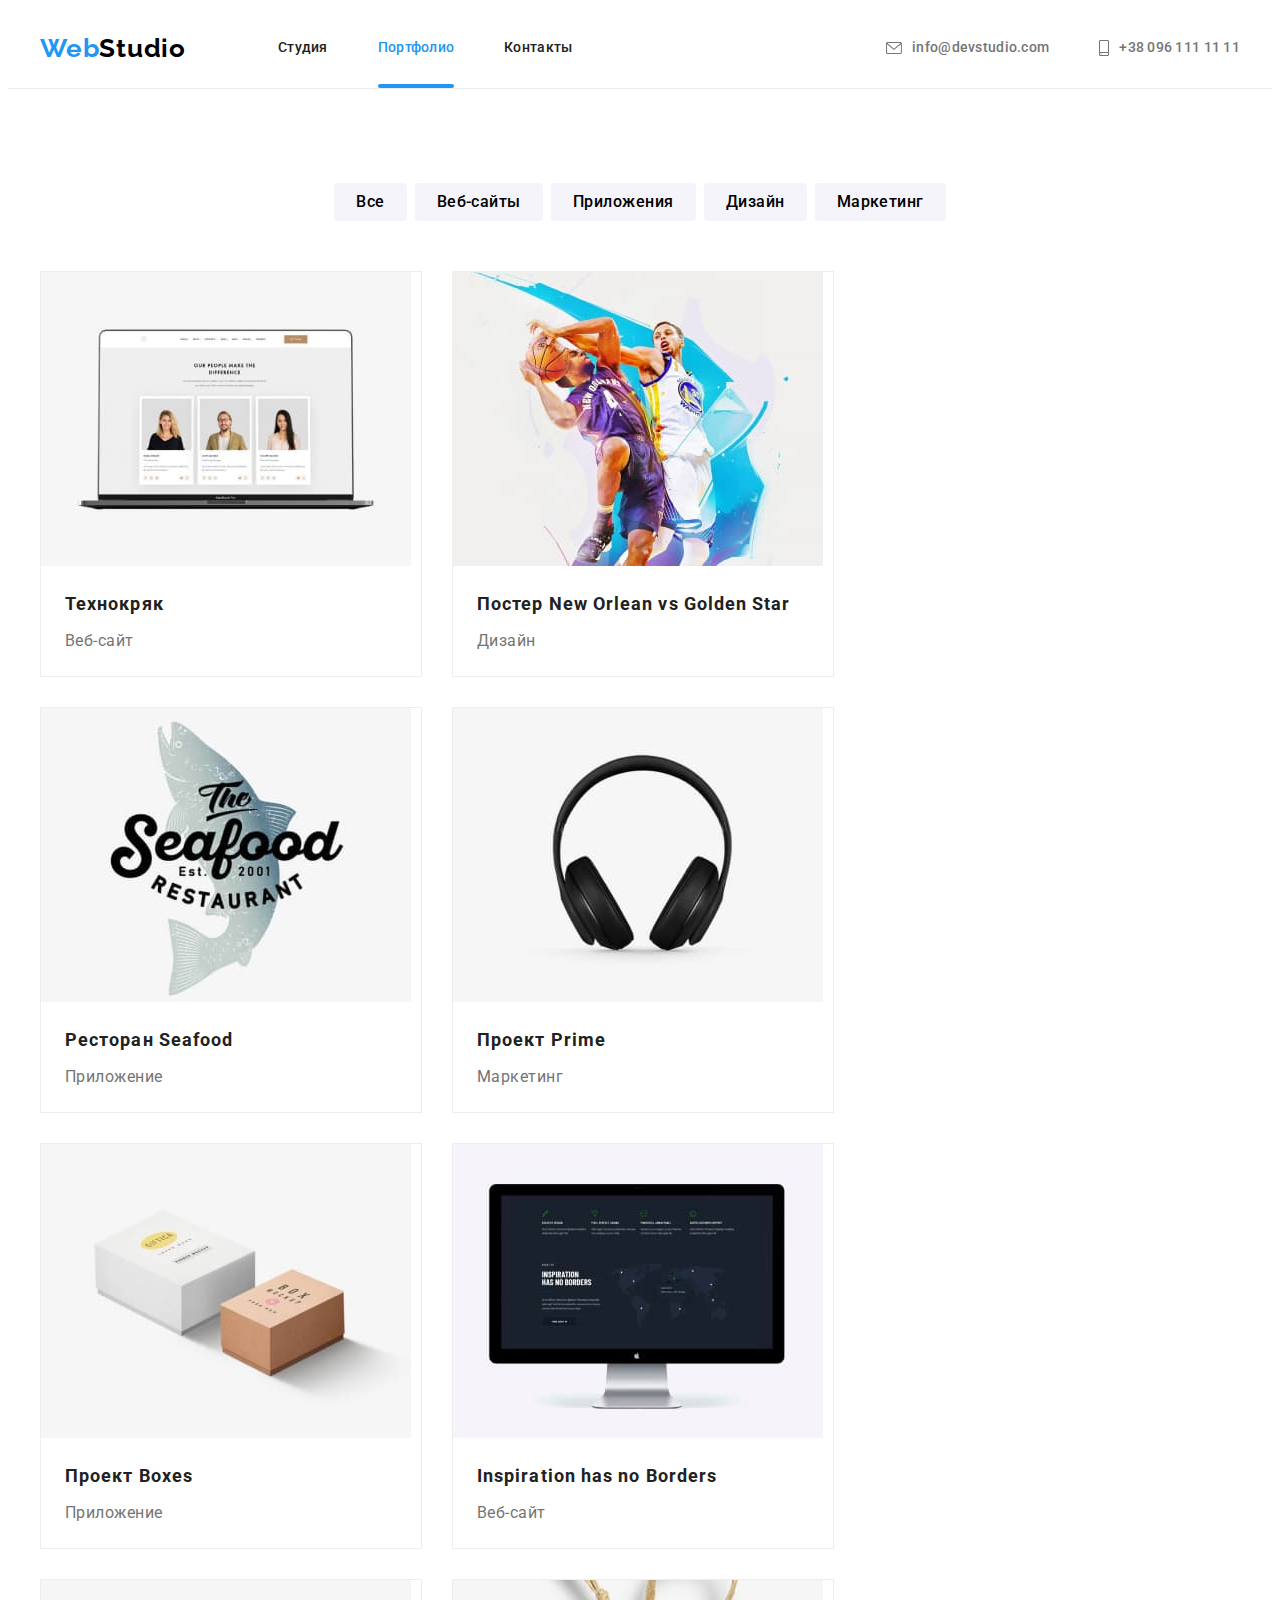
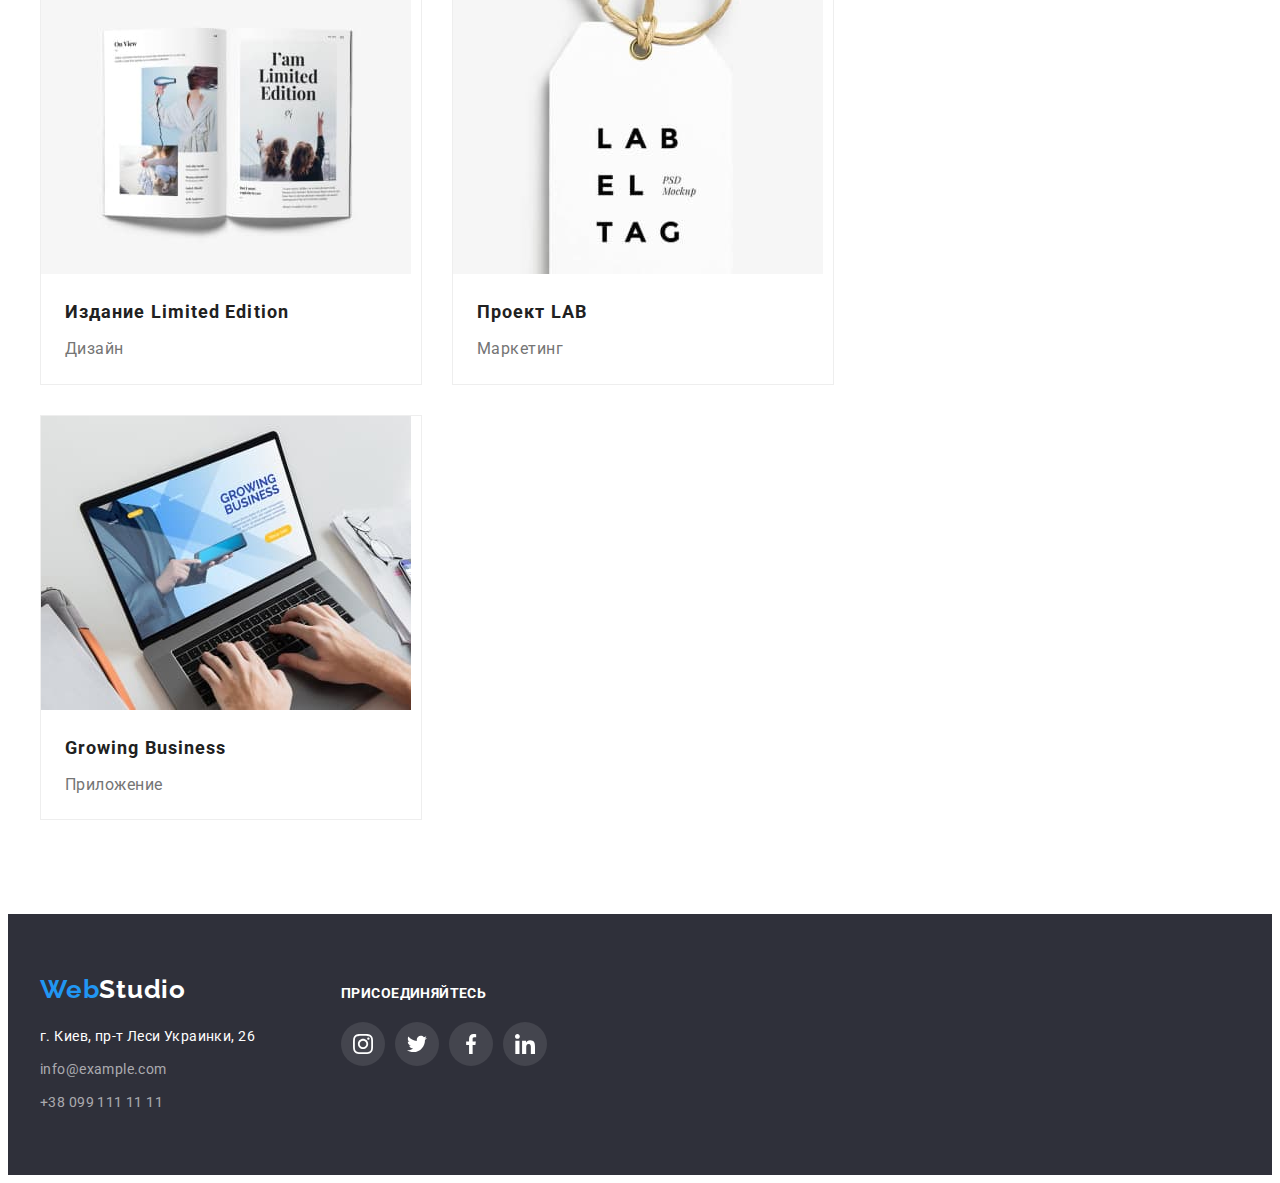
==== portfolio.html @ 933bf1c8 "copied from hw-05" ====
<!DOCTYPE html>
<html lang="ru">
  <head>
    <meta charset="UTF-8" />
    <meta http-equiv="X-UA-Compatible" content="IE=edge" />
    <meta name="viewport" content="width=device-width, initial-scale=1.0" />
    <title>Портфолио</title>
    <link rel="preconnect" href="https://fonts.googleapis.com" />
    <link rel="preconnect" href="https://fonts.gstatic.com" crossorigin />
    <link
      href="https://fonts.googleapis.com/css2?family=Raleway:wght@700&family=Roboto:wght@400;500;700;900&display=swap"
      rel="stylesheet"
    />
    <link
      rel="stylesheet"
      href="https://cdnjs.cloudflare.com/ajax/libs/modern-normalize/1.1.0/modern-normalize.min.css"
      integrity="sha512-wpPYUAdjBVSE4KJnH1VR1HeZfpl1ub8YT/NKx4PuQ5NmX2tKuGu6U/JRp5y+Y8XG2tV+wKQpNHVUX03MfMFn9Q=="
      crossorigin="anonymous"
      referrerpolicy="no-referrer"
    />
    <link rel="stylesheet" href="./css/styles.css" />
  </head>
  <body>
    <!-- Шапка сайта -->
    <header class="header">
      <div class="container">
        <nav class="header-nav">
          <a class="link header-nav-logo" href="./index.html" lang="en"
            >Web<span class="header-logo-black">Studio</span></a
          >
          <ul class="header-nav-list">
            <li class="header-nav-item">
              <a class="link header-nav-link" href="./index.html">Студия</a>
            </li>
            <li class="header-nav-item">
              <a class="link header-nav-link current" href="./portfolio.html">Портфолио</a>
            </li>
            <li class="header-nav-item"><a class="link header-nav-link" href="">Контакты</a></li>
          </ul>
        </nav>
        <ul class="header-contact-list">
          <li class="header-contact-item">
            <a class="link header-contact-mail" href="mailto:info@devstudio.com"
              ><svg class="mail-icon" width="16" height="12">
                <use href="images/icons.svg#envelope"></use>
              </svg>
              info@devstudio.com
            </a>
          </li>
          <li class="header-contact-item">
            <a class="link header-contact-tel" href="tel:+380961111111">
              <svg class="tel-icon" width="10" height="16">
                <use href="images/icons.svg#smartphone"></use>
              </svg>
              +38 096 111 11 11
            </a>
          </li>
        </ul>
      </div>
    </header>
    <main>
      <!-- Работы -->
      <section class="section">
        <div class="container">
          <h1 class="visually-hidden">Наши работы</h1>
          <ul class="filter">
            <li class="filter-item"><button class="filter-btn" type="button">Все</button></li>
            <li class="filter-item">
              <button class="filter-btn" type="button">Веб-сайты</button>
            </li>
            <li class="filter-item">
              <button class="filter-btn" type="button">Приложения</button>
            </li>
            <li class="filter-item">
              <button class="filter-btn" type="button">Дизайн</button>
            </li>
            <li class="filter-item">
              <button class="filter-btn" type="button">Маркетинг</button>
            </li>
          </ul>
          <ul class="gallery">
            <li class="gallery-item">
              <a class="link gallery-link" href="">
                <div class="gallery-img-thumb">
                  <img
                    src="./images/our-works-img-1.jpg"
                    alt="На ноутбуке открыт вебсайт"
                    width="370"
                    height="294"
                  />
                  <div class="desc-is-hidden">
                    <p class="gallery-desc-overlay">
                      Технокряк это современная площадка распространения коронавируса. Компании
                      используют эту платформу для цифрового шпионажа и атак на защищённые сервера
                      конкурентов.
                    </p>
                  </div>
                </div>

                <div class="gallery-text-container">
                  <h2 class="gallery-title">Технокряк</h2>
                  <p class="gallery-desc">Веб-сайт</p>
                </div>
              </a>
            </li>
            <li class="gallery-item">
              <a class="link gallery-link" href="">
                <div class="gallery-img-thumb">
                  <img
                    src="./images/our-works-img-2.jpg"
                    alt="Два баскетболиста с мячом"
                    width="370"
                    height="294"
                  />
                  <div class="desc-is-hidden">
                    <p class="gallery-desc-overlay"></p>
                  </div>
                </div>
                <div class="gallery-text-container">
                  <h2 class="gallery-title">
                    Постер <span lang="en">New Orlean vs Golden Star</span>
                  </h2>
                  <p class="gallery-desc">Дизайн</p>
                </div>
              </a>
            </li>
            <li class="gallery-item">
              <a class="link gallery-link" href="">
                <div class="gallery-img-thumb">
                  <img
                    src="./images/our-works-img-3.jpg"
                    alt="Логотип ресторана"
                    width="370"
                    height="294"
                  />
                  <div class="desc-is-hidden">
                    <p class="gallery-desc-overlay"></p>
                  </div>
                </div>
                <div class="gallery-text-container">
                  <h2 class="gallery-title">Ресторан <span lang="en">Seafood</span></h2>
                  <p class="gallery-desc">Приложение</p>
                </div>
              </a>
            </li>
            <li class="gallery-item">
              <a class="link gallery-link" href="">
                <div class="gallery-img-thumb">
                  <img src="./images/our-works-img-4.jpg" alt="Наушники" width="370" height="294" />
                  <div class="desc-is-hidden">
                    <p class="gallery-desc-overlay"></p>
                  </div>
                </div>
                <div class="gallery-text-container">
                  <h2 class="gallery-title">Проект <span lang="en">Prime</span></h2>
                  <p class="gallery-desc">Маркетинг</p>
                </div>
              </a>
            </li>
            <li class="gallery-item">
              <a class="link gallery-link" href="">
                <div class="gallery-img-thumb">
                  <img
                    src="./images/our-works-img-5.jpg"
                    alt="Две коробки"
                    width="370"
                    height="294"
                  />
                  <div class="desc-is-hidden">
                    <p class="gallery-desc-overlay"></p>
                  </div>
                </div>
                <div class="gallery-text-container">
                  <h2 class="gallery-title">Проект <span lang="en">Boxes</span></h2>
                  <p class="gallery-desc">Приложение</p>
                </div>
              </a>
            </li>
            <li class="gallery-item">
              <a class="link gallery-link" href="">
                <div class="gallery-img-thumb">
                  <img
                    src="./images/our-works-img-6.jpg"
                    alt="На компьютере открыт вебсайт"
                    width="370"
                    height="294"
                  />
                  <div class="desc-is-hidden">
                    <p class="gallery-desc-overlay"></p>
                  </div>
                </div>
                <div class="gallery-text-container">
                  <h2 class="gallery-title" lang="en">Inspiration has no Borders</h2>
                  <p class="gallery-desc">Веб-сайт</p>
                </div>
              </a>
            </li>
            <li class="gallery-item">
              <a class="link gallery-link" href="">
                <div class="gallery-img-thumb">
                  <img
                    src="./images/our-works-img-7.jpg"
                    alt="Открытый журнал"
                    width="370"
                    height="294"
                  />
                  <div class="desc-is-hidden">
                    <p class="gallery-desc-overlay"></p>
                  </div>
                </div>
                <div class="gallery-text-container">
                  <h2 class="gallery-title">Издание <span lang="en">Limited Edition</span></h2>
                  <p class="gallery-desc">Дизайн</p>
                </div>
              </a>
            </li>
            <li class="gallery-item">
              <a class="link gallery-link" href="">
                <div class="gallery-img-thumb">
                  <img
                    src="./images/our-works-img-8.jpg"
                    alt="Бирка с названием"
                    width="370"
                    height="294"
                  />
                  <div class="desc-is-hidden">
                    <p class="gallery-desc-overlay"></p>
                  </div>
                </div>
                <div class="gallery-text-container">
                  <h2 class="gallery-title">Проект <span lang="en">LAB</span></h2>
                  <p class="gallery-desc">Маркетинг</p>
                </div>
              </a>
            </li>
            <li class="gallery-item">
              <a class="link gallery-link" href="">
                <div class="gallery-img-thumb">
                  <img
                    src="./images/our-works-img-9.jpg"
                    alt="Человек печатает на ноутбуке"
                    width="370"
                    height="294"
                  />
                  <div class="desc-is-hidden">
                    <p class="gallery-desc-overlay"></p>
                  </div>
                </div>
                <div class="gallery-text-container">
                  <h2 class="gallery-title" lang="en">Growing Business</h2>
                  <p class="gallery-desc">Приложение</p>
                </div>
              </a>
            </li>
          </ul>
        </div>
      </section>
    </main>
    <!-- Подвал сайта -->
    <footer class="footer">
      <div class="container footer-container">
        <div class="container-address">
          <a class="link footer-logo" href="./index.html"
            >Web<span class="footer-logo-white">Studio</span></a
          >
          <address class="footer-address">
            <ul class="footer-address-list">
              <li class="footer-address-item">
                <a
                  class="link footer-address-link"
                  href="https://goo.gl/maps/jaHoriXnF1rFuWEq5"
                  target="_blank"
                  rel="noopener noreferrer"
                >
                  г. Киев, пр-т Леси Украинки, 26
                </a>
              </li>
              <li class="footer-address-item">
                <a class="link footer-address-mail" href="mailto:info@example.com"
                  >info@example.com</a
                >
              </li>
              <li class="footer-address-item">
                <a class="link footer-address-tel" href="tel:+380991111111">+38 099 111 11 11</a>
              </li>
            </ul>
          </address>
        </div>
        <div class="container-social">
          <p class="social-text">присоединяйтесь</p>
          <ul class="social-list">
            <li class="social-item">
              <a class="link social-link" href="">
                <svg class="social-icon" width="20" height="20">
                  <use href="./images/icons.svg#instagram"></use>
                </svg>
              </a>
            </li>
            <li class="social-item">
              <a class="link social-link" href="">
                <svg class="social-icon" width="20" height="20">
                  <use href="./images/icons.svg#twitter"></use>
                </svg>
              </a>
            </li>
            <li class="social-item">
              <a class="link social-link" href="">
                <svg class="social-icon" width="20" height="20">
                  <use href="./images/icons.svg#facebook"></use>
                </svg>
              </a>
            </li>
            <li class="social-item">
              <a class="link social-link" href="">
                <svg class="social-icon" width="20" height="20">
                  <use href="./images/icons.svg#linkedin"></use>
                </svg>
              </a>
            </li>
          </ul>
        </div>
      </div>
    </footer>
  </body>
</html>
---- css/styles.css ----
/* Глобальные свойства */

/* * {
  outline: 1px solid tomato;
} */

:root {
  --logo-color: #2196f3;
  --primary-white-color: #ffffff;
  --primary-title-color: #ffffff;
  --secondary-title-color: #212121;
  --primary-text-color: #212121;
  --secondary-text-color: #757575;
  --primary-background-color: #2f303a;
  --secondary-background-color: #f5f4fa;
  --accent-color: #2196f3;
  --gallery-item-margin: 30px;
}

body {
  color: var(--primary-text-color);

  font-family: Roboto, sans-serif;
}

h1,
h2,
h3,
h4,
h5,
h6,
p {
  margin: 0;
}

ul {
  list-style: none;
  margin: 0;
  padding: 0;
}

button {
  border: none;
  cursor: pointer;
}

img {
  display: block;
  max-width: 100%;
  height: auto;
}

.link {
  text-decoration: none;
}

.visually-hidden {
  position: absolute;
  width: 1px;
  height: 1px;
  margin: -1px;
  border: 0;
  padding: 0;

  white-space: nowrap;
  clip-path: inset(100%);
  clip: rect(0 0 0 0);
  overflow: hidden;
}

.section {
  padding-top: 94px;
  padding-bottom: 94px;

  background-color: var(--primary-white-color);
}

.container {
  width: 1200px;
  margin-right: auto;
  margin-left: auto;
  padding-right: 15px;
  padding-left: 15px;
}

/* Шапка сайта */
.header {
  border-bottom: 1px solid #ececec;
  background-color: var(--primary-white-color);
}

.header {
  /* padding-top: 24px;
  padding-bottom: 25px; */
  display: flex;
  justify-content: center;
  height: 80px;
}

.header > .container {
  display: flex;
}

.header-nav {
  display: flex;
}

.header-nav-list {
  display: flex;
  align-items: center;
}

.header-nav-item:not(:last-child) {
  margin-right: 50px;
}

.header-contact-list {
  display: flex;
  align-items: center;
  margin-left: auto;
}

.header-contact-item {
  display: inline-flex;
}

.header-contact-item:not(:last-child) {
  margin-right: 50px;
}

.header-nav-logo {
  display: flex;
  align-items: center;

  max-width: 145px;
  margin-right: 93px;

  color: var(--logo-color);

  font-family: Raleway, sans-serif;
  font-weight: 700;
  font-size: 26px;
  line-height: 1.19;
  letter-spacing: 0.03em;
}

.header-logo-black {
  color: #000000;
}

.header-nav-link {
  display: block;
  color: var(--primary-text-color);

  font-weight: 500;
  font-size: 14px;
  line-height: 1.14;
  letter-spacing: 0.02em;
}

.header-contact-mail,
.header-contact-tel {
  display: flex;
  justify-content: center;
  align-items: center;

  color: var(--secondary-text-color);

  font-weight: 500;
  font-size: 14px;
  line-height: 1.14;
  letter-spacing: 0.02em;
}

.header-nav-list .link,
.header-contact-list .link {
  transition: color 250ms cubic-bezier(0.4, 0, 0.2, 1);
}

.header-nav-list .link:hover,
.header-nav-list .link:focus,
.header-contact-list .link:hover,
.header-contact-list .link:focus {
  color: var(--accent-color);
}

.mail-icon,
.tel-icon {
  margin-right: 10px;
  fill: currentColor;
}

/* Обычно так не делается, обещали позже научить */
.current {
  position: relative;
  color: var(--accent-color);
}

.current::after {
  content: '';
  position: absolute;
  bottom: -32.5px;
  left: 0;
  width: 100%;
  height: 4px;
  background-color: var(--accent-color);
  border-radius: 2px;
  pointer-events: none;
}

/* Герой */
.hero {
  padding-top: 200px;
  padding-bottom: 200px;

  background-color: var(--primary-background-color);

  text-align: center;
}

.hero.overlay {
  max-width: 1600px;
  height: 600px;
  margin-right: auto;
  margin-left: auto;
  background-color: var(--primary-background-color);
  background-image: linear-gradient(rgba(47, 48, 58, 0.4), rgba(47, 48, 58, 0.4) 100%),
    url(../images/hero-backgorund.jpg);
  background-repeat: no-repeat;
  background-size: cover;
  background-position: center;
}

.hero-title {
  max-width: 696px;
  margin-left: auto;
  margin-right: auto;
  margin-bottom: 30px;

  color: var(--primary-title-color);

  font-weight: 900;
  font-size: 44px;
  line-height: 1.36;
  letter-spacing: 0.06em;
  text-transform: uppercase;
}

.hero-btn {
  display: inline-block;
  padding: 10px 32px;
  border-radius: 4px;

  color: var(--primary-white-color);
  background: var(--accent-color);

  font-family: inherit;
  font-size: 16px;
  font-weight: 700;
  line-height: 1.87;
  letter-spacing: 0.06em;

  transition: background-color 250ms cubic-bezier(0.4, 0, 0.2, 1);
}

.hero-btn:hover,
.hero-btn:focus {
  background-color: #188ce8;
}

/* Преимущества */
.benefits-list {
  display: flex;
}

.benefits-item {
  width: 270px;
}

.benefits-item:not(:last-child) {
  margin-right: 30px;
}

.icon-container {
  display: flex;
  justify-content: center;
  align-items: center;
  width: 270px;
  height: 120px;
  border-radius: 4px;
  margin-bottom: 30px;

  background-color: var(--secondary-background-color);
}

.benefits-subtitle {
  margin-bottom: 10px;

  font-size: 14px;
  line-height: 1.14;
  letter-spacing: 0.03em;
  text-transform: uppercase;
}

.benefits-desc {
  color: var(--secondary-text-color);

  font-size: 14px;
  line-height: 1.71;
  letter-spacing: 0.03em;
}

/* Рабочие процессы */

.process {
  padding-top: 0;
}

.process-list {
  display: flex;
}

.process-title {
  margin-bottom: 50px;

  font-size: 36px;
  line-height: 1.16;
  text-align: center;
  letter-spacing: 0.03em;
}

.process-item {
  position: relative;
}

.process-item-title {
  position: absolute;
  bottom: 0;
  height: 70px;
  width: 100%;

  display: flex;
  align-items: center;
  justify-content: center;

  font-size: 14px;
  line-height: 1.14;
  letter-spacing: 0.03em;
  text-transform: uppercase;

  background: rgba(47, 48, 58, 0.8);
  color: var(--primary-white-color);
}

.process-item:not(:nth-child(3n)) {
  margin-right: 30px;
}

/* Команда */
.team {
  background-color: var(--secondary-background-color);
}

.team-list {
  display: flex;
}

.team-title {
  margin-bottom: 50px;

  font-size: 36px;
  line-height: 1.16;
  text-align: center;
  letter-spacing: 0.03em;
}

.team-item {
  background-color: var(--primary-white-color);
  box-shadow: 0px 1px 3px rgba(0, 0, 0, 0.12), 0px 1px 1px rgba(0, 0, 0, 0.14),
    0px 2px 1px rgba(0, 0, 0, 0.2);
  border-radius: 0px 0px 4px 4px;
}

.team-item:not(:nth-child(4n)) {
  margin-right: 30px;
}

.team-text-container {
  padding-top: 30px;
  padding-bottom: 30px;
}

.team-name {
  margin-bottom: 10px;

  font-weight: 500;
  font-size: 16px;
  line-height: 1.19;
  text-align: center;
  letter-spacing: 0.03em;
}

.team-position {
  margin-bottom: 16px;

  color: var(--secondary-text-color);

  line-height: 19px;
  text-align: center;
  letter-spacing: 0.03em;
}

.social-team-list {
  display: flex;
  justify-content: center;
}

.social-team-item:not(:last-child) {
  margin-right: 10px;
}

.social-team-link {
  display: flex;
  justify-content: center;
  align-items: center;
  width: 44px;
  height: 44px;
  background-color: #ffffff;
  border-radius: 50%;
  color: #afb1b8;

  transition: background-color 250ms cubic-bezier(0.4, 0, 0.2, 1),
    color 250ms cubic-bezier(0.4, 0, 0.2, 1);
}

.social-team-icon {
  fill: currentColor;
}

.social-team-link:hover,
.social-team-link:focus {
  background-color: var(--accent-color);
  color: var(--primary-white-color);
}

/* Клиенты */

.clients-title {
  margin-bottom: 50px;

  font-size: 36px;
  line-height: 1.17;
  text-align: center;
  letter-spacing: 0.03em;
}

.clients-list {
  display: flex;
}

.clients-item {
  display: flex;
  justify-content: center;
  align-items: center;
  flex-basis: calc((100% - 150px) / 6);
  width: 170px;
  height: 92px;
}

.clients-item:not(:last-child) {
  margin-right: var(--gallery-item-margin);
}

.clients-link {
  width: 170px;
  height: 92px;
  display: flex;
  justify-content: center;
  align-items: center;
  border: 1px solid #afb1b8;
  border-radius: 4px;
  color: #afb1b8;

  transition: color 250ms cubic-bezier(0.4, 0, 0.2, 1), border 250ms cubic-bezier(0.4, 0, 0.2, 1);
}

.clients-icon {
  fill: currentColor;
}

.clients-link:hover,
.clients-link:focus {
  color: var(--accent-color);
  border: 1px solid var(--accent-color);
}

/* Портфолио - Работы */

.works {
  background-color: var(--primary-white-color);
}

.filter-btn {
  padding: 6px 22px;
  border-radius: 4px;

  background-color: var(--secondary-background-color);

  font-family: inherit;
  font-weight: 500;
  font-size: 16px;
  line-height: 1.62;
  text-align: center;
  letter-spacing: 0.03em;

  transition: background-color 250ms cubic-bezier(0.4, 0, 0.2, 1),
    color 250ms cubic-bezier(0.4, 0, 0.2, 1), box-shadow 250ms cubic-bezier(0.4, 0, 0.2, 1);
}

.filter-btn:active,
.filter-btn:hover,
.filter-btn:focus {
  color: var(--primary-white-color);
  background-color: var(--accent-color);
  box-shadow: 0px 3px 1px rgba(0, 0, 0, 0.1), 0px 1px 2px rgba(0, 0, 0, 0.08),
    0px 2px 2px rgba(0, 0, 0, 0.12);
}

.filter {
  display: flex;
  justify-content: center;
  margin-bottom: 50px;
}

.filter-item:not(:last-child) {
  margin-right: 8px;
}

.gallery-title {
  margin-bottom: 4px;

  color: var(--primary-text-color);

  font-size: 18px;
  line-height: 2;
  letter-spacing: 0.06em;
}

.gallery-desc {
  color: var(--secondary-text-color);

  line-height: 1.87;
  letter-spacing: 0.03em;
}

.gallery {
  display: flex;
  flex-wrap: wrap;
  margin-bottom: calc(-1 * var(--gallery-item-margin));
  margin-right: calc(-1 * var(--gallery-item-margin));
}

.gallery-item {
  flex-basis: calc(100% / 3 - var(--gallery-item-margin));
  margin-bottom: var(--gallery-item-margin);
  margin-right: var(--gallery-item-margin);
  border-top: 1px solid #eeeeee;
  border-right: 1px solid #eeeeee;
  border-bottom: 1px solid #eeeeee;
  border-left: 1px solid #eeeeee;
}

.gallery-link {
  display: block;

  transition: box-shadow 250ms cubic-bezier(0.4, 0, 0.2, 1);
}

.gallery-link:active,
.gallery-link:hover,
.gallery-link:focus {
  box-shadow: 0px 1px 1px rgba(0, 0, 0, 0.12), 0px 4px 4px rgba(0, 0, 0, 0.06),
    1px 4px 6px rgba(0, 0, 0, 0.16);
}

.gallery-text-container {
  padding-top: 20px;
  padding-right: 24px;
  padding-bottom: 20px;
  padding-left: 24px;
}

.gallery-img-thumb {
  position: relative;
  overflow: hidden;
}

.desc-is-hidden {
  position: absolute;
  bottom: 0;
  right: 0;
  width: 100%;
  height: 100%;

  transform: translateY(101%);
  transition: transform 250ms linear;

  background-color: rgba(33, 150, 243, 0.9);
}

.gallery-desc-overlay {
  position: absolute;
  top: 50%;
  left: 50%;
  transform: translate(-50%, -50%);

  display: inline-block;
  width: 322px;
  height: auto;

  font-size: 18px;
  line-height: 1.56;
  letter-spacing: 0.03em;

  color: var(--primary-white-color);
}

.gallery-link:hover .desc-is-hidden,
.gallery-link:focus .desc-is-hidden {
  transform: translateY(0%);
}

/* Подвал сайта */
.footer {
  padding-top: 60px;
  padding-bottom: 60px;

  background-color: var(--primary-background-color);
}

.footer-container {
  display: flex;
  align-items: baseline;
}

.container-address .link {
  display: block;
}

.footer-logo {
  margin-bottom: 20px;

  color: var(--logo-color);

  font-family: Raleway, sans-serif;
  font-weight: 700;
  font-size: 26px;
  line-height: 1.19;
  letter-spacing: 0.03em;
}

.footer-logo-white {
  color: var(--primary-white-color);
}

.footer-address {
  width: 231px;
}

.footer-address-item:not(:last-child) {
  margin-bottom: 9px;
}

.footer-address-link {
  color: var(--primary-white-color);

  font-style: normal;
  font-size: 14px;
  line-height: 1.71;
  letter-spacing: 0.03em;
}

.footer-address-mail,
.footer-address-tel {
  color: rgba(255, 255, 255, 0.6);

  font-style: normal;
  font-size: 14px;
  line-height: 1.71;
  letter-spacing: 0.03em;
}

.footer-address .link {
  transition: color 250ms cubic-bezier(0.4, 0, 0.2, 1);
}

.footer-address .link:hover,
.footer-address .link:focus {
  color: var(--accent-color);
}

.container-address {
  margin-right: 70px;
}

.social-text {
  margin-bottom: 20px;

  color: var(--primary-white-color);

  font-weight: bold;
  font-size: 14px;
  line-height: 1.14;
  letter-spacing: 0.03em;
  text-transform: uppercase;
}

.social-list {
  display: flex;
}

.social-item:not(:last-child) {
  margin-right: 10px;
}

.social-link {
  display: flex;
  justify-content: center;
  align-items: center;
  width: 44px;
  height: 44px;
  background-color: #44454e;
  border-radius: 50%;
  color: var(--primary-white-color);

  transition: background-color 250ms cubic-bezier(0.4, 0, 0.2, 1);
}

.social-icon {
  fill: currentColor;
}

.social-link:hover,
.social-link:focus {
  background-color: var(--accent-color);
}

/* Модальное окно */

.backdrop {
  position: fixed;
  top: 0;
  left: 0;

  width: 100%;
  height: 100%;

  background: rgba(0, 0, 0, 0.2);

  opacity: 1;
  visibility: visible;
  transition: opacity 500ms cubic-bezier(0.4, 0, 0.2, 1),
    visibility 500ms cubic-bezier(0.4, 0, 0.2, 1);
}

.backdrop.is-hidden {
  opacity: 0;
  pointer-events: none;
  visibility: hidden;
}

.backdrop.is-hidden .modal {
  transform: translate(-50%, -50%) scale(1.2);
}

.modal {
  position: absolute;
  top: 50%;
  left: 50%;

  min-width: 528px;
  min-height: 581px;

  background: var(--primary-title-color);
  box-shadow: 0px 1px 3px rgba(0, 0, 0, 0.12), 0px 1px 1px rgba(0, 0, 0, 0.14),
    0px 2px 1px rgba(0, 0, 0, 0.2);
  border-radius: 4px;

  transform: translate(-50%, -50%) scale(1);
  transition: transform 500ms cubic-bezier(0.4, 0, 0.2, 1);
}

.close-button {
  position: absolute;
  top: 8px;
  right: 8px;

  width: 30px;
  height: 30px;

  background: var(--primary-white-color);
  border: 1px solid rgba(0, 0, 0, 0.1);
  border-radius: 50%;
}

.close-icon {
  position: absolute;
  top: 50%;
  left: 50%;
  transform: translate(-50%, -50%);
}
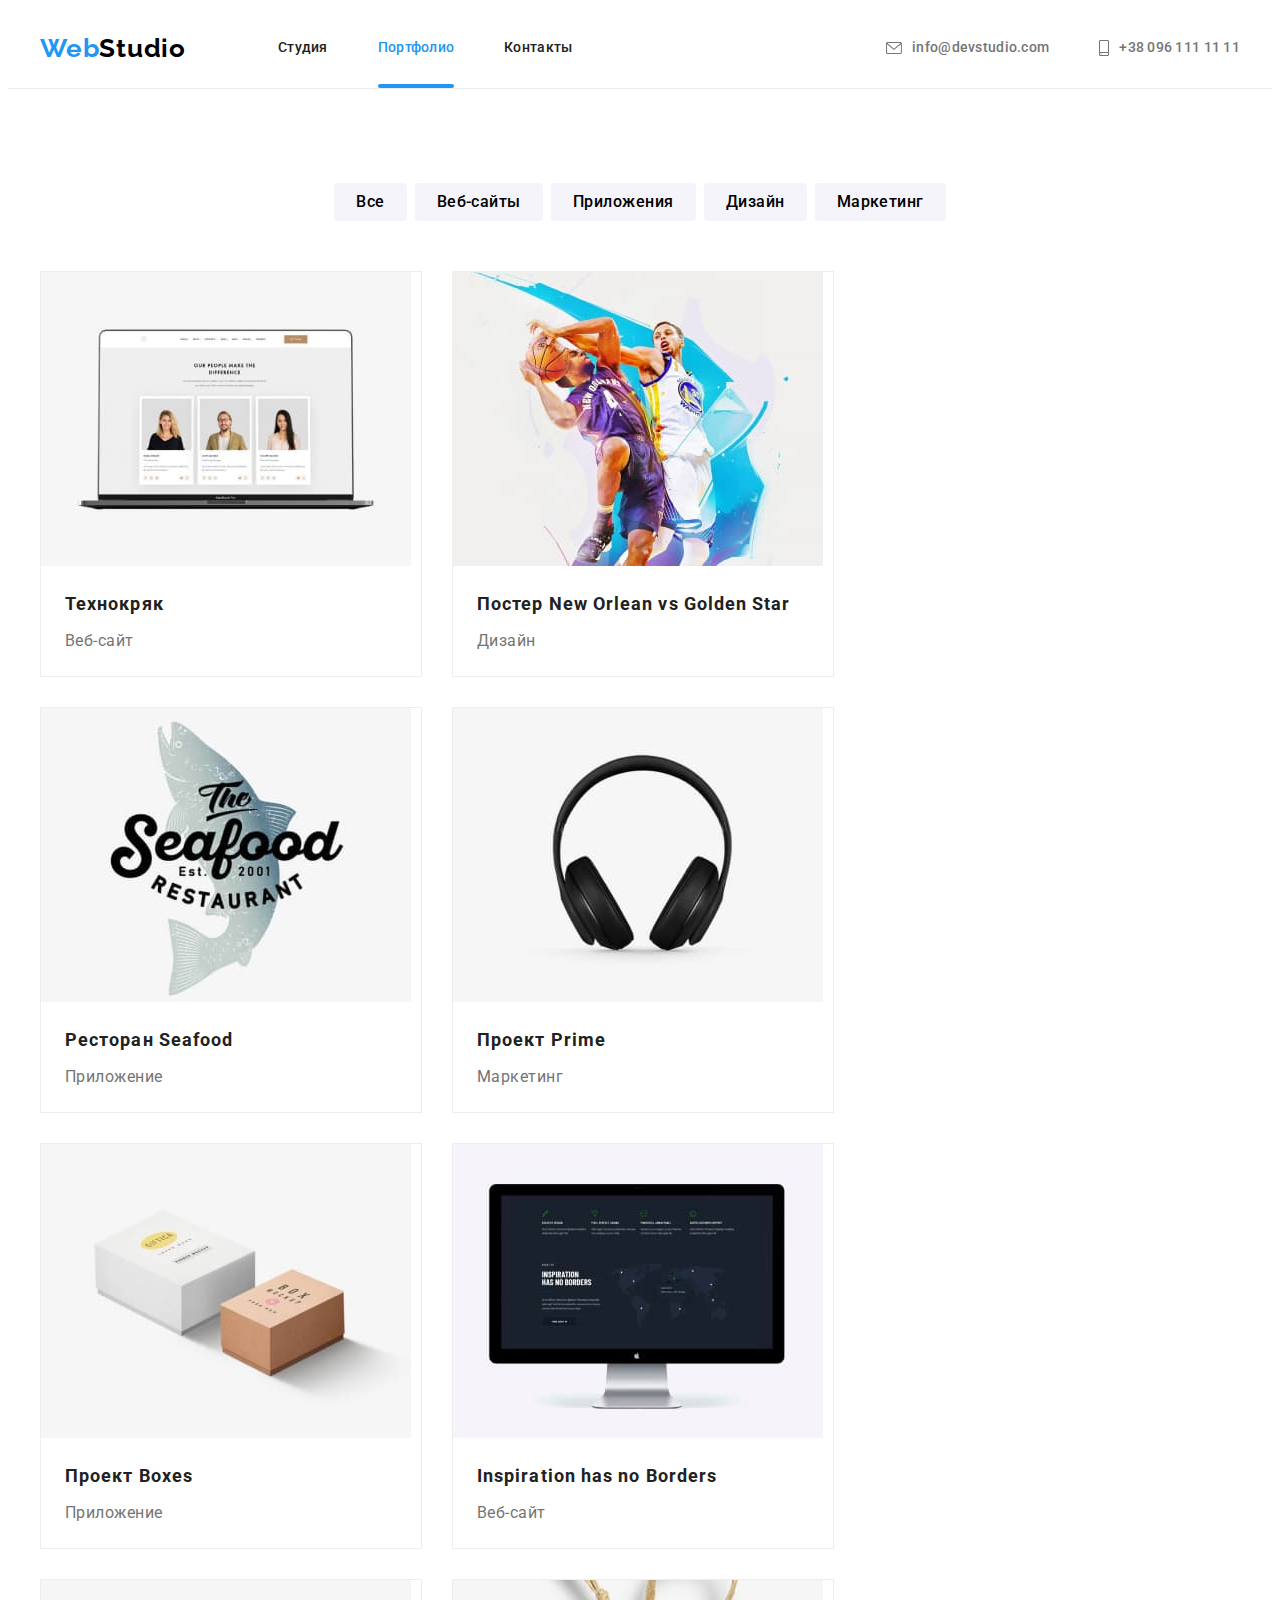
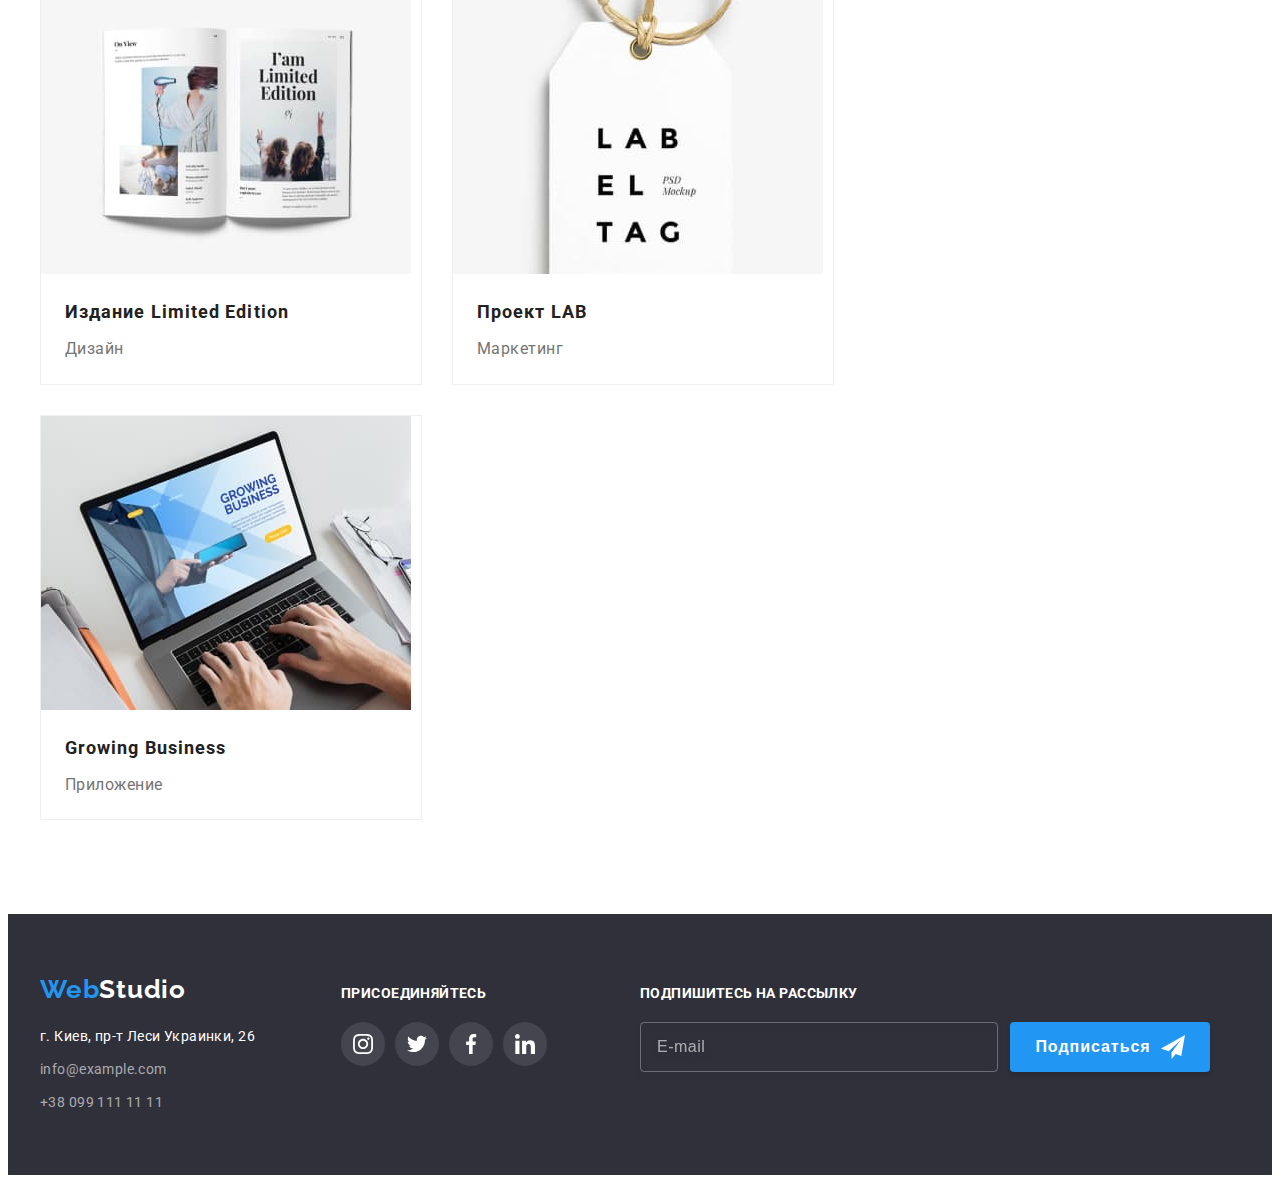
==== commit 1b97c229: "styled forms" ====
--- a/portfolio.html
+++ b/portfolio.html
@@ -319,6 +319,24 @@
             </li>
           </ul>
         </div>
+        <form class="form-subscribe">
+          <p class="form-subscribe-text">Подпишитесь на рассылку</p>
+          <label class="form-subscribe-label">
+            <input
+              type="email"
+              name="email"
+              class="form-subscribe-field"
+              placeholder="E-mail"
+              required
+            />
+            <button class="form-subscribe-btn" type="submit">
+              Подписаться
+              <svg class="form-subscribe-icon" width="24" height="24">
+                <use href="images/icons.svg#send"></use>
+              </svg>
+            </button>
+          </label>
+        </form>
       </div>
     </footer>
   </body>
--- a/css/styles.css
+++ b/css/styles.css
@@ -745,6 +745,85 @@
   background-color: var(--accent-color);
 }
 
+.container-social {
+  margin-right: 93px;
+}
+
+.form-subscribe-text {
+  margin-bottom: 20px;
+
+  color: var(--primary-white-color);
+
+  font-weight: bold;
+  font-size: 14px;
+  line-height: 1.14;
+  letter-spacing: 0.03em;
+  text-transform: uppercase;
+}
+
+.form-subscribe-label {
+  display: inline-flex;
+  align-items: center;
+  justify-content: center;
+}
+
+.form-subscribe-field {
+  width: 358px;
+  height: 50px;
+  margin-right: 12px;
+  padding-left: 16px;
+
+  font-size: 16px;
+  line-height: 1.25;
+  letter-spacing: 0.03em;
+
+  color: rgba(255, 255, 255, 0.6);
+
+  background-color: transparent;
+  border: 1px solid rgba(255, 255, 255, 0.3);
+  box-sizing: border-box;
+  filter: drop-shadow(0px 4px 4px rgba(0, 0, 0, 0.15));
+  border-radius: 4px;
+  outline: none;
+}
+
+.form-subscribe-field::placeholder {
+  font-size: 16px;
+  line-height: 1.25;
+  letter-spacing: 0.03em;
+
+  color: rgba(255, 255, 255, 0.6);
+}
+
+.form-subscribe-btn {
+  display: inline-flex;
+  align-items: center;
+  justify-content: center;
+  width: 200px;
+  height: 50px;
+  padding: 0;
+
+  font-weight: bold;
+  font-size: 16px;
+  line-height: 1.87;
+  letter-spacing: 0.06em;
+
+  color: var(--primary-white-color);
+
+  background-color: var(--accent-color);
+  box-shadow: 0px 4px 4px rgba(0, 0, 0, 0.15);
+  border-radius: 4px;
+  transition: background-color 250ms cubic-bezier(0.4, 0, 0.2, 1);
+}
+
+.form-subscribe-btn:hover,
+.form-subscribe-btn:focus {
+  background-color: #188ce8;
+}
+
+.form-subscribe-icon {
+  margin-left: 10px;
+}
 /* Модальное окно */
 
 .backdrop {
@@ -763,11 +842,11 @@
     visibility 500ms cubic-bezier(0.4, 0, 0.2, 1);
 }
 
-.backdrop.is-hidden {
+/* .backdrop.is-hidden {
   opacity: 0;
   pointer-events: none;
   visibility: hidden;
-}
+} */
 
 .backdrop.is-hidden .modal {
   transform: translate(-50%, -50%) scale(1.2);
@@ -780,6 +859,7 @@
 
   min-width: 528px;
   min-height: 581px;
+  padding: 40px;
 
   background: var(--primary-title-color);
   box-shadow: 0px 1px 3px rgba(0, 0, 0, 0.12), 0px 1px 1px rgba(0, 0, 0, 0.14),
@@ -809,3 +889,130 @@
   left: 50%;
   transform: translate(-50%, -50%);
 }
+
+/* Форма в модальнм окне */
+
+.form-modal-text {
+  display: block;
+  margin-bottom: 12px;
+
+  font-weight: bold;
+  font-size: 20px;
+  line-height: 1.15;
+  text-align: center;
+  letter-spacing: 0.03em;
+
+  color: var(--secondary-title-color);
+}
+
+.form-modal-label {
+  display: block;
+  margin-bottom: 4px;
+
+  font-size: 12px;
+  line-height: 1.17;
+  letter-spacing: 0.01em;
+
+  color: var(--secondary-text-color);
+}
+
+.form-modal-field {
+  display: block;
+  width: 100%;
+  height: 40px;
+  margin-bottom: 10px;
+  padding-left: 42px;
+
+  border: 1px solid rgba(33, 33, 33, 0.2);
+  box-sizing: border-box;
+  border-radius: 4px;
+
+  outline: none;
+}
+
+.field-wrap {
+  position: relative;
+}
+
+.form-modal-icon {
+  position: absolute;
+  top: 50%;
+  left: 12px;
+  transform: translateY(-50%);
+}
+
+.form-modal-comment {
+  width: 100%;
+  height: 120px;
+  margin-bottom: 20px;
+  padding: 12px 16px;
+
+  font-size: 12px;
+  line-height: 1.17;
+  letter-spacing: 0.01em;
+
+  color: rgba(117, 117, 117, 0.5);
+
+  border: 1px solid rgba(33, 33, 33, 0.2);
+  box-sizing: border-box;
+  border-radius: 4px;
+
+  resize: none;
+  outline: none;
+}
+
+.form-modal-comment::placeholder {
+  font-size: 12px;
+  line-height: 1.17;
+  letter-spacing: 0.01em;
+
+  color: rgba(117, 117, 117, 0.5);
+}
+
+.form-modal-license {
+  display: block;
+  margin-bottom: 30px;
+
+  font-size: 14px;
+  line-height: 1.71;
+  letter-spacing: 0.03em;
+
+  color: var(--secondary-text-color);
+}
+
+.form-modal-link {
+  font-size: 14px;
+  line-height: 1.71;
+  letter-spacing: 0.03em;
+  text-decoration-line: underline;
+
+  color: var(--accent-color);
+}
+
+.form-modal-btn {
+  display: flex;
+  align-items: center;
+  justify-content: center;
+  width: 200px;
+  height: 50px;
+  padding: 0;
+  margin-left: auto;
+  margin-right: auto;
+
+  font-weight: bold;
+  font-size: 16px;
+  line-height: 1.87;
+  letter-spacing: 0.06em;
+
+  color: var(--primary-white-color);
+
+  background-color: var(--accent-color);
+  box-shadow: 0px 4px 4px rgba(0, 0, 0, 0.15);
+  border-radius: 4px;
+  transition: background-color 250ms cubic-bezier(0.4, 0, 0.2, 1);
+}
+
+.form-modal-btn:hover,
+.form-modal-btn:focus {
+  background-color: #188ce8;
+}
